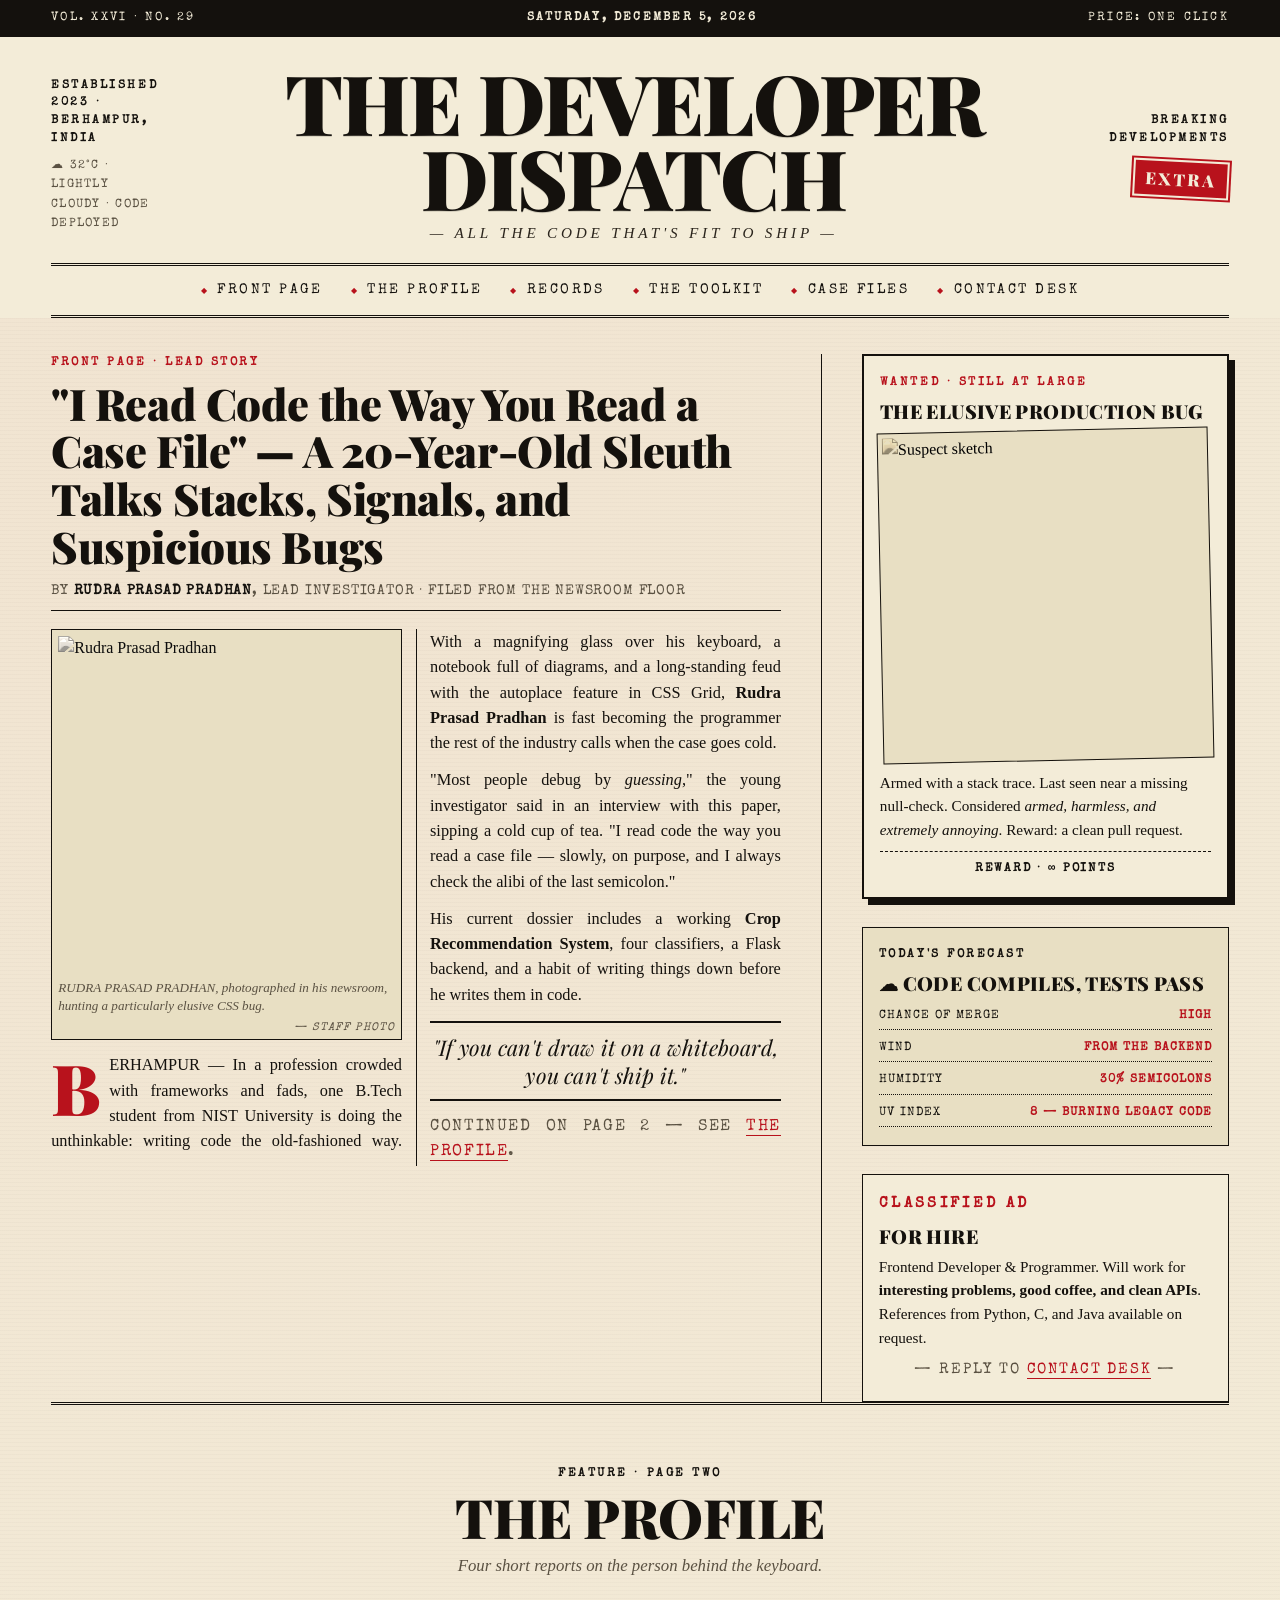
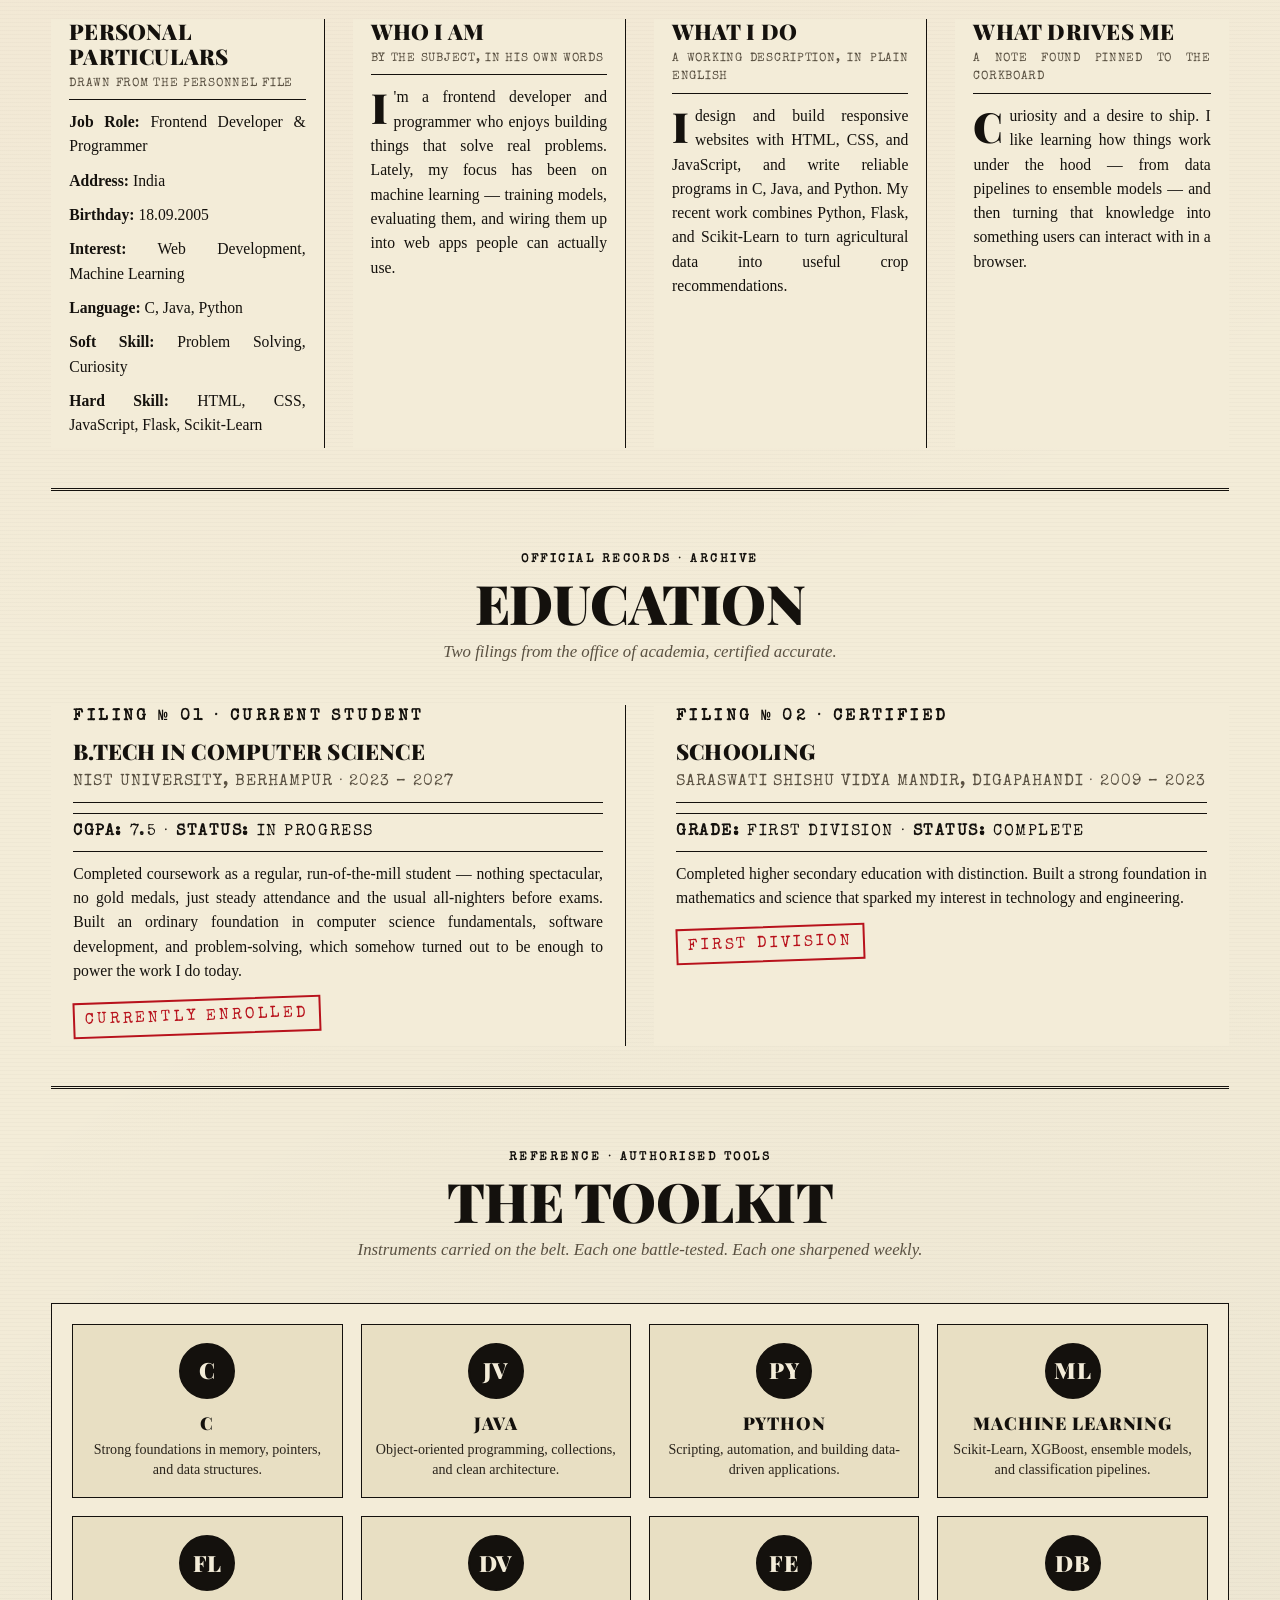
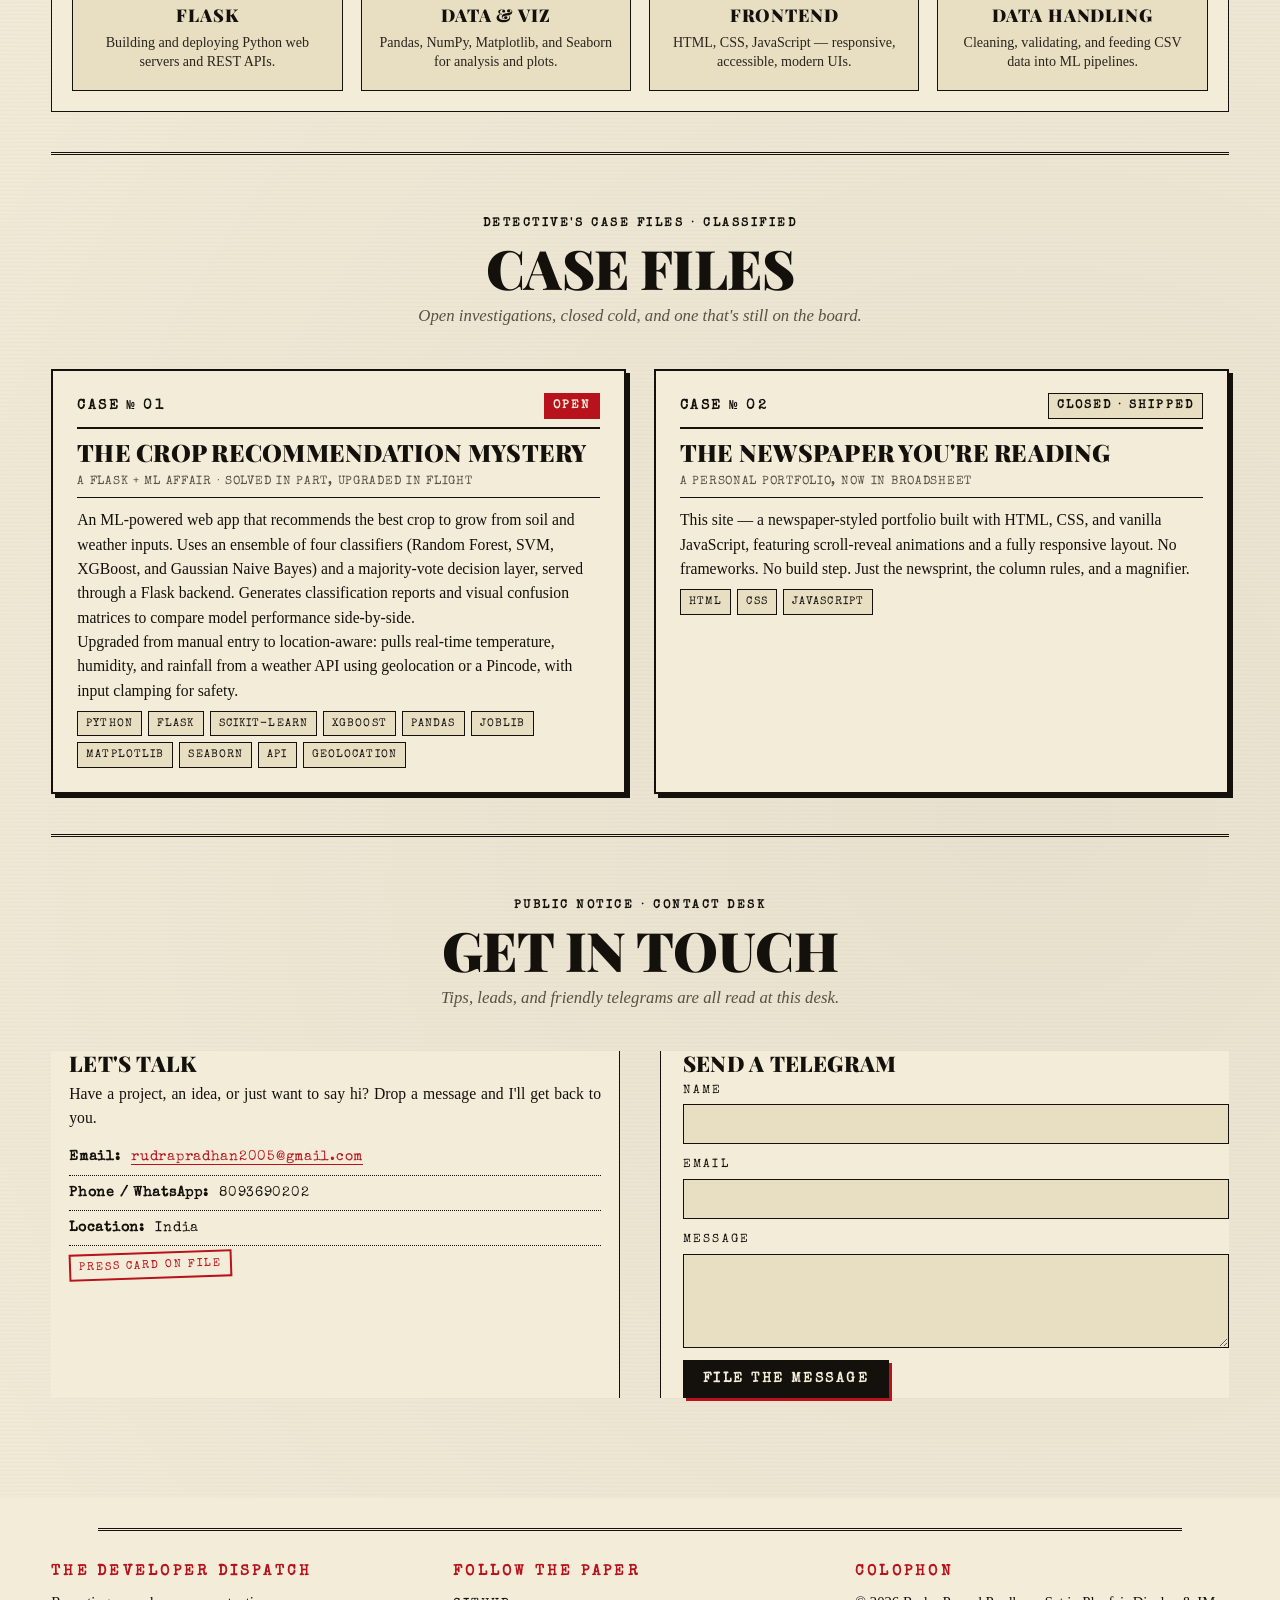
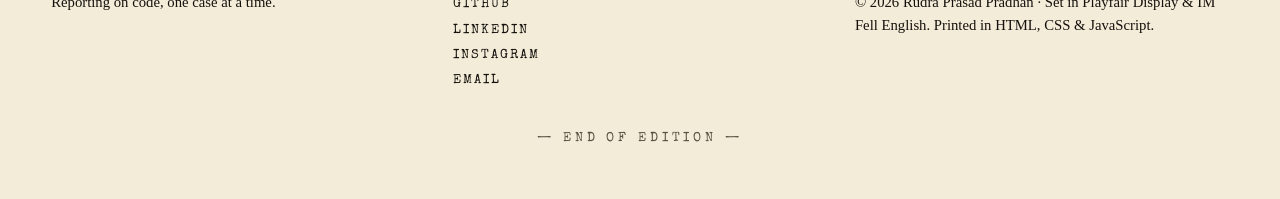
==== index.html @ 781f561e "Rename home.html to index.html" ====
<!DOCTYPE html>
<html lang="en">
<head>
  <meta charset="UTF-8" />
  <meta name="viewport" content="width=device-width, initial-scale=1.0" />
  <meta name="description" content="The Developer Dispatch — A portfolio of Rudra Prasad Pradhan, Frontend Developer & Programmer, reported in broadsheet style." />
  <title>The Developer Dispatch | Rudra Prasad Pradhan</title>
  <link rel="icon" type="image/jpeg" href="profile.jpg" />
  <link rel="preconnect" href="https://fonts.googleapis.com" />
  <link rel="preconnect" href="https://fonts.gstatic.com" crossorigin />
  <link href="https://fonts.googleapis.com/css2?family=UnifrakturCook:wght@700&family=Playfair+Display:ital,wght@0,400;0,700;0,900;1,400;1,700&family=Old+Standard+TT:ital,wght@0,400;0,700;1,400&family=Special+Elite&family=IM+Fell+English:ital@0;1&display=swap" rel="stylesheet" />
  <link rel="stylesheet" href="style.css" />
</head>
<body>

  <!-- TOP BANNER -->
  <div class="top-bar">
    <div class="container top-bar-inner">
      <span>VOL. XXVI · NO. 29</span>
      <span class="top-bar-date" id="today-date">WEDNESDAY, JULY 29, 2026</span>
      <span>PRICE: ONE CLICK</span>
    </div>
  </div>

  <!-- MASTHEAD -->
  <header class="masthead">
    <div class="container masthead-inner">
      <div class="masthead-side masthead-left">
        <p class="kicker">ESTABLISHED 2023 · BERHAMPUR, INDIA</p>
        <p class="weather">☁ 32°C · LIGHTLY CLOUDY · CODE DEPLOYED</p>
      </div>
      <div class="masthead-title-wrap">
        <h1 class="masthead-title">The Developer Dispatch</h1>
        <p class="masthead-sub">— ALL THE CODE THAT'S FIT TO SHIP —</p>
      </div>
      <div class="masthead-side masthead-right">
        <p class="kicker">BREAKING DEVELOPMENTS</p>
        <div class="extra-flag">EXTRA</div>
      </div>
    </div>
    <div class="double-rule"></div>
    <div class="container nav-row">
      <nav class="section-nav">
        <a href="#home">FRONT PAGE</a>
        <a href="#about">THE PROFILE</a>
        <a href="#education">RECORDS</a>
        <a href="#skills">THE TOOLKIT</a>
        <a href="#projects">CASE FILES</a>
        <a href="#contact">CONTACT DESK</a>
      </nav>
    </div>
    <div class="double-rule"></div>
  </header>

  <main class="paper">

    <!-- FRONT PAGE / HERO -->
    <section id="home" class="front-page container">
      <div class="front-grid">
        <!-- Lead story -->
        <article class="lead-story">
          <p class="kicker red">FRONT PAGE · LEAD STORY</p>
          <h2 class="headline">"I Read Code the Way You Read a Case File" — A 20-Year-Old Sleuth Talks Stacks, Signals, and Suspicious Bugs</h2>
          <p class="byline">By <strong>Rudra Prasad Pradhan</strong>, Lead Investigator · Filed from the Newsroom Floor</p>
          <div class="lead-body">
            <div class="lead-photo">
              <img src="profile.jpg" alt="Rudra Prasad Pradhan" />
              <p class="caption">RUDRA PRASAD PRADHAN, photographed in his newsroom, hunting a particularly elusive CSS bug. <span class="caption-credit">— STAFF PHOTO</span></p>
            </div>
            <div class="lead-text">
              <p><span class="dropcap">B</span>ERHAMPUR — In a profession crowded with frameworks and fads, one B.Tech student from NIST University is doing the unthinkable: writing code the old-fashioned way. With a magnifying glass over his keyboard, a notebook full of diagrams, and a long-standing feud with the autoplace feature in CSS Grid, <strong>Rudra Prasad Pradhan</strong> is fast becoming the programmer the rest of the industry calls when the case goes cold.</p>
              <p>"Most people debug by <em>guessing</em>," the young investigator said in an interview with this paper, sipping a cold cup of tea. "I read code the way you read a case file — slowly, on purpose, and I always check the alibi of the last semicolon."</p>
              <p>His current dossier includes a working <strong>Crop Recommendation System</strong>, four classifiers, a Flask backend, and a habit of writing things down before he writes them in code. <span class="pull-quote">"If you can't draw it on a whiteboard, you can't ship it."</span></p>
              <p class="continued">Continued on Page 2 — see <a href="#about">THE PROFILE</a>.</p>
            </div>
          </div>
        </article>

        <!-- Sidebar -->
        <aside class="sidebar">
          <div class="sidebar-box wanted">
            <p class="kicker red">WANTED · STILL AT LARGE</p>
            <h3>THE ELUSIVE PRODUCTION BUG</h3>
            <div class="wanted-photo">
              <img src="profile.jpg" alt="Suspect sketch" />
            </div>
            <p class="wanted-text">Armed with a stack trace. Last seen near a missing null-check. Considered <em>armed, harmless, and extremely annoying</em>. Reward: a clean pull request.</p>
            <p class="wanted-meta">REWARD · ∞ POINTS</p>
          </div>

          <div class="sidebar-box weather-box">
            <p class="kicker">TODAY'S FORECAST</p>
            <h3>☁ Code Compiles, Tests Pass</h3>
            <ul>
              <li><span>CHANCE OF MERGE</span><span>HIGH</span></li>
              <li><span>WIND</span><span>FROM THE BACKEND</span></li>
              <li><span>HUMIDITY</span><span>30% SEMICOLONS</span></li>
              <li><span>UV INDEX</span><span>8 — BURNING LEGACY CODE</span></li>
            </ul>
          </div>

          <div class="sidebar-box classified">
            <p class="kicker red">CLASSIFIED AD</p>
            <h3>FOR HIRE</h3>
            <p>Frontend Developer &amp; Programmer. Will work for <strong>interesting problems, good coffee, and clean APIs</strong>. References from Python, C, and Java available on request.</p>
            <p class="classified-line">— Reply to <a href="#contact">CONTACT DESK</a> —</p>
          </div>
        </aside>
      </div>
    </section>

    <div class="double-rule container"></div>

    <!-- ABOUT / PROFILE -->
    <section id="about" class="section container">
      <header class="section-head">
        <p class="kicker">FEATURE · PAGE TWO</p>
        <h2 class="section-title">THE PROFILE</h2>
        <p class="section-dek">Four short reports on the person behind the keyboard.</p>
      </header>

      <div class="article-grid four-col">
        <article class="article">
          <h3 class="article-title">Personal Particulars</h3>
          <p class="byline small">Drawn from the personnel file</p>
          <p><strong>Job Role:</strong> Frontend Developer &amp; Programmer</p>
          <p><strong>Address:</strong> India</p>
          <p><strong>Birthday:</strong> 18.09.2005</p>
          <p><strong>Interest:</strong> Web Development, Machine Learning</p>
          <p><strong>Language:</strong> C, Java, Python</p>
          <p><strong>Soft Skill:</strong> Problem Solving, Curiosity</p>
          <p><strong>Hard Skill:</strong> HTML, CSS, JavaScript, Flask, Scikit-Learn</p>
        </article>

        <article class="article">
          <h3 class="article-title">Who I Am</h3>
          <p class="byline small">By the subject, in his own words</p>
          <p><span class="dropcap small">I</span>'m a frontend developer and programmer who enjoys building things that solve real problems. Lately, my focus has been on machine learning — training models, evaluating them, and wiring them up into web apps people can actually use.</p>
        </article>

        <article class="article">
          <h3 class="article-title">What I Do</h3>
          <p class="byline small">A working description, in plain English</p>
          <p><span class="dropcap small">I</span> design and build responsive websites with HTML, CSS, and JavaScript, and write reliable programs in C, Java, and Python. My recent work combines Python, Flask, and Scikit-Learn to turn agricultural data into useful crop recommendations.</p>
        </article>

        <article class="article">
          <h3 class="article-title">What Drives Me</h3>
          <p class="byline small">A note found pinned to the corkboard</p>
          <p><span class="dropcap small">C</span>uriosity and a desire to ship. I like learning how things work under the hood — from data pipelines to ensemble models — and then turning that knowledge into something users can interact with in a browser.</p>
        </article>
      </div>
    </section>

    <div class="double-rule container"></div>

    <!-- EDUCATION -->
    <section id="education" class="section container">
      <header class="section-head">
        <p class="kicker">OFFICIAL RECORDS · ARCHIVE</p>
        <h2 class="section-title">EDUCATION</h2>
        <p class="section-dek">Two filings from the office of academia, certified accurate.</p>
      </header>

      <div class="article-grid two-col">
        <article class="article record">
          <p class="kicker">FILING № 01 · CURRENT STUDENT</p>
          <h3 class="article-title">B.Tech in Computer Science</h3>
          <p class="byline">NIST University, Berhampur · 2023 – 2027</p>
          <p class="meta-line"><strong>CGPA:</strong> 7.5 · <strong>Status:</strong> In Progress</p>
          <p>Completed coursework as a regular, run-of-the-mill student — nothing spectacular, no gold medals, just steady attendance and the usual all-nighters before exams. Built an ordinary foundation in computer science fundamentals, software development, and problem-solving, which somehow turned out to be enough to power the work I do today.</p>
          <p class="stamp">CURRENTLY ENROLLED</p>
        </article>

        <article class="article record">
          <p class="kicker">FILING № 02 · CERTIFIED</p>
          <h3 class="article-title">Schooling</h3>
          <p class="byline">Saraswati Shishu Vidya Mandir, Digapahandi · 2009 – 2023</p>
          <p class="meta-line"><strong>Grade:</strong> First Division · <strong>Status:</strong> Complete</p>
          <p>Completed higher secondary education with distinction. Built a strong foundation in mathematics and science that sparked my interest in technology and engineering.</p>
          <p class="stamp">FIRST DIVISION</p>
        </article>
      </div>
    </section>

    <div class="double-rule container"></div>

    <!-- SKILLS / THE TOOLKIT -->
    <section id="skills" class="section container">
      <header class="section-head">
        <p class="kicker">REFERENCE · AUTHORISED TOOLS</p>
        <h2 class="section-title">THE TOOLKIT</h2>
        <p class="section-dek">Instruments carried on the belt. Each one battle-tested. Each one sharpened weekly.</p>
      </header>

      <div class="skills-grid">
        <div class="skill-tile">
          <div class="skill-mark">C</div>
          <h3>C</h3>
          <p>Strong foundations in memory, pointers, and data structures.</p>
        </div>
        <div class="skill-tile">
          <div class="skill-mark">JV</div>
          <h3>Java</h3>
          <p>Object-oriented programming, collections, and clean architecture.</p>
        </div>
        <div class="skill-tile">
          <div class="skill-mark">PY</div>
          <h3>Python</h3>
          <p>Scripting, automation, and building data-driven applications.</p>
        </div>
        <div class="skill-tile">
          <div class="skill-mark">ML</div>
          <h3>Machine Learning</h3>
          <p>Scikit-Learn, XGBoost, ensemble models, and classification pipelines.</p>
        </div>
        <div class="skill-tile">
          <div class="skill-mark">FL</div>
          <h3>Flask</h3>
          <p>Building and deploying Python web servers and REST APIs.</p>
        </div>
        <div class="skill-tile">
          <div class="skill-mark">DV</div>
          <h3>Data &amp; Viz</h3>
          <p>Pandas, NumPy, Matplotlib, and Seaborn for analysis and plots.</p>
        </div>
        <div class="skill-tile">
          <div class="skill-mark">FE</div>
          <h3>Frontend</h3>
          <p>HTML, CSS, JavaScript — responsive, accessible, modern UIs.</p>
        </div>
        <div class="skill-tile">
          <div class="skill-mark">DB</div>
          <h3>Data Handling</h3>
          <p>Cleaning, validating, and feeding CSV data into ML pipelines.</p>
        </div>
      </div>
    </section>

    <div class="double-rule container"></div>

    <!-- PROJECTS / CASE FILES -->
    <section id="projects" class="section container">
      <header class="section-head">
        <p class="kicker">DETECTIVE'S CASE FILES · CLASSIFIED</p>
        <h2 class="section-title">CASE FILES</h2>
        <p class="section-dek">Open investigations, closed cold, and one that's still on the board.</p>
      </header>

      <div class="case-grid">
        <article class="case-file">
          <div class="case-header">
            <span class="case-no">CASE № 01</span>
            <span class="case-status status-open">OPEN</span>
          </div>
          <h3 class="article-title">The Crop Recommendation Mystery</h3>
          <p class="byline small">A Flask + ML affair · Solved in part, upgraded in flight</p>
          <p>An ML-powered web app that recommends the best crop to grow from soil and weather inputs. Uses an ensemble of four classifiers (Random Forest, SVM, XGBoost, and Gaussian Naive Bayes) and a majority-vote decision layer, served through a Flask backend. Generates classification reports and visual confusion matrices to compare model performance side-by-side.</p>
          <p>Upgraded from manual entry to location-aware: pulls real-time temperature, humidity, and rainfall from a weather API using geolocation or a Pincode, with input clamping for safety.</p>
          <p class="case-tags">
            <span>Python</span><span>Flask</span><span>Scikit-Learn</span><span>XGBoost</span><span>Pandas</span><span>Joblib</span><span>Matplotlib</span><span>Seaborn</span><span>API</span><span>Geolocation</span>
          </p>
        </article>

        <article class="case-file">
          <div class="case-header">
            <span class="case-no">CASE № 02</span>
            <span class="case-status status-closed">CLOSED · SHIPPED</span>
          </div>
          <h3 class="article-title">The Newspaper You're Reading</h3>
          <p class="byline small">A personal portfolio, now in broadsheet</p>
          <p>This site — a newspaper-styled portfolio built with HTML, CSS, and vanilla JavaScript, featuring scroll-reveal animations and a fully responsive layout. No frameworks. No build step. Just the newsprint, the column rules, and a magnifier.</p>
          <p class="case-tags">
            <span>HTML</span><span>CSS</span><span>JavaScript</span>
          </p>
        </article>
      </div>
    </section>

    <div class="double-rule container"></div>

    <!-- CONTACT -->
    <section id="contact" class="section container">
      <header class="section-head">
        <p class="kicker">PUBLIC NOTICE · CONTACT DESK</p>
        <h2 class="section-title">GET IN TOUCH</h2>
        <p class="section-dek">Tips, leads, and friendly telegrams are all read at this desk.</p>
      </header>

      <div class="contact-grid">
        <article class="article">
          <h3 class="article-title">Let's Talk</h3>
          <p>Have a project, an idea, or just want to say hi? Drop a message and I'll get back to you.</p>
          <ul class="contact-list">
            <li><strong>Email:</strong> <a href="mailto:rudrapradhan2005@gmail.com">rudrapradhan2005@gmail.com</a></li>
            <li><strong>Phone / WhatsApp:</strong> 8093690202</li>
            <li><strong>Location:</strong> India</li>
          </ul>
          <div class="stamp small">PRESS CARD ON FILE</div>
        </article>

        <form id="contact-form" class="article contact-form" action="https://api.web3forms.com/submit" method="POST">
          <input type="hidden" name="access_key" value="your access key" />
          <input type="hidden" name="subject" value="New message from your portfolio" />
          <input type="hidden" name="from_name" value="Portfolio Contact Form" />
          <input type="hidden" name="replyto" value="Your gmail" />
          <input type="checkbox" name="botcheck" class="hidden" style="display:none" />
          <h3 class="article-title">Send a Telegram</h3>
          <label>
            <span>NAME</span>
            <input type="text" name="name" required />
          </label>
          <label>
            <span>EMAIL</span>
            <input type="email" name="email" required />
          </label>
          <label>
            <span>MESSAGE</span>
            <textarea name="message" rows="4" required></textarea>
          </label>
          <button type="submit" class="btn-send" id="submit-btn">FILE THE MESSAGE</button>
        </form>
      </div>
    </section>
  </main>

  <footer class="paper-footer">
    <div class="container">
      <div class="double-rule"></div>
      <div class="footer-row">
        <div class="footer-col">
          <p class="kicker">THE DEVELOPER DISPATCH</p>
          <p>Reporting on code, one case at a time.</p>
        </div>
        <div class="footer-col socials">
          <p class="kicker">FOLLOW THE PAPER</p>
          <a href="https://github.com/rudra-prasad2005" target="_blank" rel="noopener" aria-label="GitHub">GITHUB</a>
          <a href="https://www.linkedin.com/in/rudra-4b284a295/" target="_blank" rel="noopener" aria-label="LinkedIn">LINKEDIN</a>
          <a href="https://www.instagram.com/rudra809369/" target="_blank" rel="noopener" aria-label="Instagram">INSTAGRAM</a>
          <a href="mailto:rudrapradhan2005@gmail.com">EMAIL</a>
        </div>
        <div class="footer-col">
          <p class="kicker">COLOPHON</p>
          <p>© 2026 Rudra Prasad Pradhan · Set in Playfair Display &amp; IM Fell English. Printed in HTML, CSS &amp; JavaScript.</p>
        </div>
      </div>
      <p class="footer-end">— END OF EDITION —</p>
    </div>
  </footer>

  <div id="toast" class="toast" role="status" aria-live="polite"></div>

  <script src="script.js"></script>
</body>
</html>
---- style.css ----
/* ============================================
   THE DEVELOPER DISPATCH
   A newspaper / detective-vibe stylesheet
   ============================================ */

/* ---------- Reset & Base ---------- */
*, *::before, *::after { box-sizing: border-box; }
* { margin: 0; padding: 0; }
html { scroll-behavior: smooth; }
img { max-width: 100%; height: auto; display: block; }
a { color: inherit; text-decoration: none; }
ul { list-style: none; }

:root {
  --paper:        #f3ecd8;        /* aged newsprint cream */
  --paper-2:      #e8dfc3;        /* darker cream for sidebar */
  --ink:          #14110d;        /* near-black, warm */
  --ink-soft:     #2a241c;
  --muted:        #5a5142;
  --rule:         #14110d;
  --red:          #b8121c;        /* newsprint red */
  --red-dark:     #8a0e16;
  --highlight:    #f1d77a;        /* marker yellow */
  --shadow:       0 1px 0 rgba(20,17,13,0.08);
  --serif:        'Playfair Display', 'Old Standard TT', 'Times New Roman', serif;
  --body:         'Old Standard TT', 'IM Fell English', 'Georgia', serif;
  --typewriter:   'Special Elite', 'Courier New', monospace;
  --headline:     'IM Fell English', 'Playfair Display', serif;
}

body {
  font-family: var(--body);
  color: var(--ink);
  background:
    radial-gradient(circle at 20% 10%, rgba(184,18,28,0.04), transparent 40%),
    radial-gradient(circle at 80% 80%, rgba(20,17,13,0.05), transparent 40%),
    repeating-linear-gradient(0deg, rgba(20,17,13,0.02) 0 1px, transparent 1px 4px),
    var(--paper);
  min-height: 100vh;
  line-height: 1.55;
  -webkit-font-smoothing: antialiased;
  overflow-x: hidden;
}

/* Container */
.container { width: min(1180px, 92%); margin: 0 auto; }

/* ---------- Top Bar ---------- */
.top-bar {
  background: var(--ink);
  color: var(--paper);
  font-family: var(--typewriter);
  font-size: 0.78rem;
  letter-spacing: 0.18em;
  text-transform: uppercase;
  border-bottom: 2px solid var(--ink);
}
.top-bar-inner {
  display: flex; justify-content: space-between; align-items: center;
  padding: 8px 0;
}
.top-bar-date { font-weight: 700; }

/* ---------- Masthead ---------- */
.masthead { background: var(--paper); }
.masthead-inner {
  display: grid; grid-template-columns: 1fr auto 1fr;
  align-items: center; gap: 20px;
  padding: 28px 0 18px;
  text-align: center;
}
.masthead-side { font-family: var(--typewriter); font-size: 0.78rem; color: var(--ink); letter-spacing: 0.1em; text-transform: uppercase; }
.masthead-left { text-align: left; }
.masthead-right { text-align: right; }
.masthead-title-wrap { text-align: center; }
.masthead-title {
  font-family: var(--headline);
  font-weight: 900;
  font-size: clamp(2.6rem, 7vw, 5.2rem);
  letter-spacing: -0.02em;
  line-height: 0.9;
  color: var(--ink);
  text-transform: uppercase;
  text-shadow: 0 1px 0 rgba(20,17,13,0.15);
}
.masthead-sub {
  margin-top: 6px;
  font-family: var(--body);
  font-style: italic;
  font-size: 0.95rem;
  letter-spacing: 0.25em;
  color: var(--ink-soft);
  text-transform: uppercase;
}
.kicker {
  font-family: var(--typewriter);
  font-size: 0.72rem;
  letter-spacing: 0.22em;
  text-transform: uppercase;
  color: var(--ink);
  margin: 0 0 8px;
  font-weight: 700;
}
.kicker.red { color: var(--red); }
.weather { color: var(--muted); margin-top: 4px; }
.extra-flag {
  display: inline-block;
  background: var(--red);
  color: var(--paper);
  font-family: var(--headline);
  font-weight: 900;
  font-size: 1.05rem;
  letter-spacing: 0.15em;
  padding: 4px 10px;
  transform: rotate(3deg);
  border: 2px solid var(--paper);
  box-shadow: 0 0 0 2px var(--red);
  margin-top: 4px;
}

/* ---------- Section Nav ---------- */
.section-nav {
  display: flex; flex-wrap: wrap; justify-content: center;
  gap: 8px 28px;
  padding: 12px 0;
  font-family: var(--typewriter);
  font-size: 0.85rem;
  letter-spacing: 0.18em;
  text-transform: uppercase;
}
.section-nav a {
  color: var(--ink);
  position: relative;
  padding: 2px 0;
  transition: color 0.2s ease;
}
.section-nav a::before {
  content: '◆';
  color: var(--red);
  font-size: 0.6em;
  margin-right: 8px;
  vertical-align: middle;
}
.section-nav a:hover { color: var(--red); }

/* Double rule (newspaper header/footer divider) */
.double-rule {
  border-top: 3px double var(--rule);
  width: min(1180px, 92%);
  margin: 0 auto;
}

/* ---------- Main paper layout ---------- */
.paper { padding: 36px 0 60px; }
.section { padding: 60px 0 40px; }

.section-head { text-align: center; margin-bottom: 40px; }
.section-title {
  font-family: var(--headline);
  font-weight: 900;
  font-size: clamp(2rem, 5vw, 3.4rem);
  letter-spacing: -0.01em;
  line-height: 1;
  text-transform: uppercase;
  margin: 4px 0 8px;
  color: var(--ink);
}
.section-dek {
  font-style: italic;
  color: var(--muted);
  max-width: 600px;
  margin: 0 auto;
  font-size: 1.05rem;
}

/* ---------- Front Page ---------- */
.front-grid {
  display: grid;
  grid-template-columns: 2.1fr 1fr;
  gap: 40px;
}
.lead-story { border-right: 1px solid var(--rule); padding-right: 40px; }
.lead-story .headline {
  font-family: var(--headline);
  font-weight: 900;
  font-size: clamp(1.8rem, 3.4vw, 2.8rem);
  line-height: 1.1;
  letter-spacing: -0.01em;
  margin: 6px 0 10px;
  color: var(--ink);
}
.byline {
  font-family: var(--typewriter);
  font-size: 0.85rem;
  letter-spacing: 0.06em;
  text-transform: uppercase;
  color: var(--muted);
  border-bottom: 1px solid var(--rule);
  padding-bottom: 8px;
  margin-bottom: 16px;
}
.byline.small { font-size: 0.75rem; padding-bottom: 6px; margin-bottom: 10px; }
.byline strong { color: var(--ink); }

.lead-body {
  column-count: 2;
  column-gap: 28px;
  column-rule: 1px solid var(--rule);
  margin-top: 18px;
}
.lead-text p { margin-bottom: 12px; font-size: 1.02rem; text-align: justify; hyphens: auto; }
.lead-photo {
  break-inside: avoid;
  margin: 0 0 12px;
  border: 1px solid var(--ink);
  padding: 6px 6px 4px;
  background: var(--paper-2);
}
.lead-photo img,
.wanted-photo img {
  width: 100%;
  aspect-ratio: 1/1;
  object-fit: cover;
}
.lead-photo img { filter: grayscale(1) contrast(1.05) sepia(0.15); }
.wanted-photo img { filter: grayscale(1) contrast(1.15) sepia(0.25); mix-blend-mode: multiply; }
.caption {
  font-family: var(--body);
  font-style: italic;
  font-size: 0.82rem;
  color: var(--muted);
  margin-top: 6px;
  line-height: 1.4;
}
.caption-credit { display: block; text-align: right; font-family: var(--typewriter); font-size: 0.7rem; letter-spacing: 0.1em; text-transform: uppercase; margin-top: 4px; }

.dropcap {
  float: left;
  font-family: var(--headline);
  font-weight: 900;
  font-size: 4.4rem;
  line-height: 0.85;
  padding: 6px 8px 0 0;
  color: var(--red);
}
.dropcap.small {
  font-size: 2.6rem;
  line-height: 0.9;
  padding: 3px 6px 0 0;
  color: var(--ink);
}
.pull-quote {
  display: block;
  font-family: var(--headline);
  font-style: italic;
  font-size: 1.35rem;
  line-height: 1.3;
  color: var(--ink);
  border-top: 2px solid var(--ink);
  border-bottom: 2px solid var(--ink);
  padding: 10px 0;
  margin: 14px 0;
  text-align: center;
  letter-spacing: 0.01em;
}
.continued {
  font-family: var(--typewriter);
  font-size: 0.8rem;
  letter-spacing: 0.1em;
  text-transform: uppercase;
  color: var(--muted);
  margin-top: 14px;
}
.continued a { color: var(--red); border-bottom: 1px solid var(--red); }

/* ---------- Sidebar ---------- */
.sidebar { display: flex; flex-direction: column; gap: 28px; }
.sidebar-box {
  border: 1px solid var(--ink);
  padding: 18px 16px;
  background: var(--paper-2);
  position: relative;
}
.sidebar-box h3 {
  font-family: var(--headline);
  font-weight: 900;
  font-size: 1.2rem;
  letter-spacing: 0.02em;
  text-transform: uppercase;
  margin-bottom: 8px;
  line-height: 1.15;
}
.wanted { background: var(--paper); border: 2px solid var(--ink); box-shadow: 6px 6px 0 var(--ink); }
.wanted-photo {
  border: 1px solid var(--ink);
  background: var(--paper-2);
  padding: 4px;
  margin: 6px 0 10px;
  transform: rotate(-1.2deg);
}
.wanted-photo img {
  width: 100%;
  aspect-ratio: 1/1;
  object-fit: cover;
  filter: grayscale(1) contrast(1.15) sepia(0.25);
  mix-blend-mode: multiply;
}
.wanted-text { font-size: 0.95rem; }
.wanted-meta {
  margin-top: 10px;
  font-family: var(--typewriter);
  font-size: 0.75rem;
  letter-spacing: 0.15em;
  text-transform: uppercase;
  text-align: center;
  border-top: 1px dashed var(--ink);
  padding-top: 8px;
  font-weight: 700;
}
.weather-box ul { display: flex; flex-direction: column; gap: 4px; margin-top: 4px; }
.weather-box li {
  display: flex; justify-content: space-between;
  font-family: var(--typewriter);
  font-size: 0.78rem;
  letter-spacing: 0.08em;
  text-transform: uppercase;
  border-bottom: 1px dotted var(--ink);
  padding: 4px 0;
}
.weather-box li span:last-child { color: var(--red); font-weight: 700; }
.classified { background: var(--paper); }
.classified p { font-size: 0.95rem; }
.classified-line {
  margin-top: 10px;
  font-family: var(--typewriter);
  font-size: 0.75rem;
  letter-spacing: 0.12em;
  text-transform: uppercase;
  text-align: center;
  color: var(--muted);
}
.classified-line a { color: var(--red); border-bottom: 1px solid var(--red); }

/* ---------- Article grids ---------- */
.article-grid { display: grid; gap: 28px; }
.article-grid.four-col { grid-template-columns: repeat(4, 1fr); }
.article-grid.two-col { grid-template-columns: repeat(2, 1fr); }

.article {
  background: var(--paper);
  padding: 0 18px;
  border-right: 1px solid var(--rule);
}
.article:last-child { border-right: 0; }
.article-grid.two-col .article { padding: 0 22px; }
.article-title {
  font-family: var(--headline);
  font-weight: 900;
  font-size: 1.35rem;
  line-height: 1.15;
  text-transform: uppercase;
  letter-spacing: 0.01em;
  margin: 0 0 6px;
  color: var(--ink);
}
.article p { font-size: 0.98rem; margin-bottom: 10px; text-align: justify; hyphens: auto; }
.article p strong { color: var(--ink); }

.record { background: var(--paper); }
.meta-line {
  font-family: var(--typewriter);
  font-size: 0.78rem;
  letter-spacing: 0.1em;
  text-transform: uppercase;
  color: var(--ink);
  border-top: 1px solid var(--ink);
  border-bottom: 1px solid var(--ink);
  padding: 6px 0;
  margin: 8px 0 12px;
}
.stamp {
  display: inline-block;
  font-family: var(--typewriter);
  font-size: 0.78rem;
  letter-spacing: 0.18em;
  text-transform: uppercase;
  color: var(--red);
  border: 2px solid var(--red);
  padding: 4px 10px;
  transform: rotate(-2deg);
  margin-top: 6px;
  background: var(--paper);
}
.stamp.small { font-size: 0.7rem; padding: 3px 8px; }

/* ---------- Skills / Toolkit ---------- */
.skills-grid {
  display: grid;
  grid-template-columns: repeat(4, 1fr);
  gap: 18px;
  background: var(--paper);
  padding: 20px;
  border: 1px solid var(--ink);
}
.skill-tile {
  text-align: center;
  padding: 18px 12px;
  border: 1px solid var(--ink);
  background: var(--paper-2);
  transition: transform 0.2s ease, background 0.2s ease;
}
.skill-tile:hover { background: var(--highlight); transform: translateY(-3px); }
.skill-mark {
  width: 56px; height: 56px;
  margin: 0 auto 10px;
  display: flex; align-items: center; justify-content: center;
  font-family: var(--headline);
  font-weight: 900;
  font-size: 1.4rem;
  color: var(--paper);
  background: var(--ink);
  border: 2px solid var(--ink);
  border-radius: 50%;
  letter-spacing: 0.02em;
}
.skill-tile h3 {
  font-family: var(--headline);
  font-weight: 900;
  font-size: 1.1rem;
  text-transform: uppercase;
  letter-spacing: 0.05em;
  margin-bottom: 4px;
  color: var(--ink);
}
.skill-tile p { font-size: 0.88rem; color: var(--ink-soft); margin: 0; line-height: 1.4; }

/* ---------- Case Files (Projects) ---------- */
.case-grid {
  display: grid;
  grid-template-columns: 1fr 1fr;
  gap: 28px;
}
.case-file {
  background: var(--paper);
  border: 2px solid var(--ink);
  padding: 22px 24px 24px;
  position: relative;
  box-shadow: 4px 4px 0 var(--ink);
}
.case-header {
  display: flex; justify-content: space-between; align-items: center;
  border-bottom: 2px solid var(--ink);
  padding-bottom: 8px;
  margin-bottom: 10px;
}
.case-no {
  font-family: var(--typewriter);
  font-size: 0.85rem;
  letter-spacing: 0.18em;
  text-transform: uppercase;
  font-weight: 700;
  color: var(--ink);
}
.case-status {
  font-family: var(--typewriter);
  font-size: 0.72rem;
  letter-spacing: 0.18em;
  text-transform: uppercase;
  padding: 3px 8px;
  border: 1.5px solid var(--ink);
  font-weight: 700;
}
.status-open { color: var(--paper); background: var(--red); border-color: var(--red); }
.status-closed { color: var(--ink); background: var(--paper-2); }
.case-file .article-title { font-size: 1.5rem; margin-top: 4px; }
.case-file p { font-size: 0.98rem; }
.case-tags { display: flex; flex-wrap: wrap; gap: 6px; margin-top: 8px; }
.case-tags span {
  font-family: var(--typewriter);
  font-size: 0.7rem;
  letter-spacing: 0.1em;
  text-transform: uppercase;
  padding: 3px 8px;
  background: var(--paper-2);
  border: 1px solid var(--ink);
  color: var(--ink);
}

/* ---------- Contact ---------- */
.contact-grid { display: grid; grid-template-columns: 1fr 1fr; gap: 40px; }
.contact-list { margin-top: 10px; }
.contact-list li {
  font-family: var(--typewriter);
  font-size: 0.9rem;
  letter-spacing: 0.05em;
  padding: 6px 0;
  border-bottom: 1px dotted var(--ink);
}
.contact-list strong { color: var(--ink); margin-right: 6px; }
.contact-list a { color: var(--red); border-bottom: 1px solid var(--red); }
.contact-form { padding: 0 0 0 22px; border-left: 1px solid var(--rule); }
.contact-form label {
  display: flex; flex-direction: column; gap: 4px; margin-bottom: 12px;
  font-family: var(--typewriter);
  font-size: 0.75rem;
  letter-spacing: 0.18em;
  text-transform: uppercase;
  color: var(--ink);
}
.contact-form input, .contact-form textarea {
  background: var(--paper-2);
  border: 1px solid var(--ink);
  border-radius: 0;
  padding: 10px 12px;
  color: var(--ink);
  font-family: var(--body);
  font-size: 1rem;
  transition: background 0.2s ease;
}
.contact-form input:focus, .contact-form textarea:focus {
  outline: none; background: var(--highlight);
}
.contact-form textarea { resize: vertical; }
.btn-send {
  display: inline-block;
  font-family: var(--typewriter);
  font-size: 0.85rem;
  letter-spacing: 0.18em;
  text-transform: uppercase;
  font-weight: 700;
  background: var(--ink);
  color: var(--paper);
  border: 2px solid var(--ink);
  padding: 10px 18px;
  cursor: pointer;
  transition: background 0.2s ease, color 0.2s ease;
  box-shadow: 3px 3px 0 var(--red);
}
.btn-send:hover { background: var(--red); color: var(--paper); }
.btn-send:disabled { opacity: 0.6; cursor: wait; }

/* ---------- Footer ---------- */
.paper-footer { background: var(--paper); padding: 30px 0 50px; }
.footer-row {
  display: grid; grid-template-columns: 1fr 1fr 1fr;
  gap: 28px; padding: 30px 0 20px;
}
.footer-col p { font-size: 0.92rem; }
.footer-col .kicker { color: var(--red); }
.socials { display: flex; flex-direction: column; gap: 4px; }
.socials a {
  font-family: var(--typewriter);
  font-size: 0.82rem;
  letter-spacing: 0.15em;
  text-transform: uppercase;
  color: var(--ink);
  border-bottom: 1px solid transparent;
  width: max-content;
  transition: color 0.2s ease, border-color 0.2s ease;
}
.socials a:hover { color: var(--red); border-bottom-color: var(--red); }
.footer-end {
  text-align: center;
  font-family: var(--typewriter);
  font-size: 0.8rem;
  letter-spacing: 0.3em;
  text-transform: uppercase;
  color: var(--muted);
  margin-top: 16px;
}

/* ---------- Toast ---------- */
.toast {
  position: fixed; bottom: 24px; left: 50%; transform: translateX(-50%) translateY(20px);
  background: var(--ink); color: var(--paper);
  border: 2px solid var(--red);
  padding: 12px 22px; font-family: var(--typewriter);
  font-size: 0.85rem; letter-spacing: 0.12em; text-transform: uppercase;
  box-shadow: 4px 4px 0 var(--red);
  opacity: 0; pointer-events: none;
  transition: opacity 0.3s ease, transform 0.3s ease;
  z-index: 200;
}
.toast.show { opacity: 1; transform: translateX(-50%) translateY(0); }

/* ---------- Reveal Animation ---------- */
.reveal { opacity: 0; transform: translateY(24px); transition: opacity 0.7s ease, transform 0.7s ease; }
.reveal.visible { opacity: 1; transform: translateY(0); }

/* ---------- Responsive ---------- */

/* Tablet / small laptop */
@media (max-width: 1024px) {
  .front-grid { grid-template-columns: 1.6fr 1fr; gap: 30px; }
  .lead-story { padding-right: 26px; }
  .lead-body { column-gap: 22px; }
  .skills-grid { grid-template-columns: repeat(3, 1fr); }
  .article-grid.four-col { grid-template-columns: repeat(2, 1fr); }
}

/* Tablet portrait */
@media (max-width: 820px) {
  .front-grid { grid-template-columns: 1fr; }
  .lead-story {
    border-right: 0; padding-right: 0;
    border-bottom: 1px solid var(--rule); padding-bottom: 30px; margin-bottom: 6px;
  }
  .lead-body { column-count: 1; }
  .article-grid.four-col,
  .article-grid.two-col { grid-template-columns: 1fr; gap: 22px; }
  .article { border-right: 0; border-bottom: 1px solid var(--rule); padding: 0 0 18px; }
  .article:last-child { border-bottom: 0; padding-bottom: 0; }
  .article-grid.two-col .article { padding: 0 0 18px; }
  .case-grid { grid-template-columns: 1fr; gap: 22px; }
  .contact-grid { grid-template-columns: 1fr; gap: 30px; }
  .contact-form { border-left: 0; padding: 0; }
  .footer-row { grid-template-columns: 1fr 1fr; gap: 24px; }
}

/* Mobile */
@media (max-width: 640px) {
  .container { width: 94%; }

  /* Top bar — keep it useful but small */
  .top-bar-inner { flex-wrap: wrap; gap: 4px 12px; justify-content: center; font-size: 0.7rem; }
  .top-bar-inner > span { white-space: nowrap; }

  /* Masthead stacks */
  .masthead-inner { grid-template-columns: 1fr; gap: 10px; padding: 20px 0 14px; }
  .masthead-left, .masthead-right { text-align: center; }
  .masthead-title { font-size: clamp(2.2rem, 11vw, 3.4rem); }
  .masthead-sub { font-size: 0.78rem; letter-spacing: 0.18em; }
  .extra-flag { transform: rotate(2deg) scale(0.9); }

  /* Section nav — wraps cleanly */
  .section-nav { gap: 8px 14px; font-size: 0.72rem; padding: 10px 0; }
  .section-nav a::before { margin-right: 5px; }

  /* Drop caps smaller on mobile */
  .dropcap { font-size: 3.4rem; padding: 4px 6px 0 0; }
  .dropcap.small { font-size: 2.1rem; }

  .skills-grid { grid-template-columns: repeat(2, 1fr); padding: 14px; gap: 12px; }
  .skill-tile { padding: 14px 8px; }
  .skill-mark { width: 48px; height: 48px; font-size: 1.2rem; }

  .case-file { padding: 18px 16px; box-shadow: 3px 3px 0 var(--ink); }
  .case-file .article-title { font-size: 1.25rem; }
  .case-header { flex-wrap: wrap; gap: 6px; }

  .wanted { box-shadow: 4px 4px 0 var(--ink); }

  .section { padding: 40px 0 28px; }
  .paper { padding: 22px 0 36px; }
  .section-title { font-size: clamp(1.7rem, 8vw, 2.2rem); }

  .lead-story .headline { font-size: clamp(1.5rem, 6.5vw, 2rem); }
  .pull-quote { font-size: 1.1rem; padding: 8px 0; }

  .article-title { font-size: 1.2rem; }
  .article p { font-size: 0.95rem; }

  .footer-row { grid-template-columns: 1fr; gap: 20px; padding: 24px 0 16px; }
  .footer-end { letter-spacing: 0.2em; font-size: 0.72rem; }

  .btn-send { width: 100%; text-align: center; padding: 12px; }
  .toast { left: 12px; right: 12px; transform: translateY(20px); width: auto; }
  .toast.show { transform: translateY(0); }
}

/* Very small phones */
@media (max-width: 380px) {
  .masthead-title { font-size: 2rem; }
  .section-title { font-size: 1.55rem; }
  .skill-tile p { font-size: 0.82rem; }
  .case-tags span { font-size: 0.62rem; padding: 2px 6px; }
  .skills-grid { grid-template-columns: 1fr 1fr; gap: 10px; }
}

/* Large desktops — give the masthead room to breathe */
@media (min-width: 1400px) {
  .container { width: min(1280px, 90%); }
  .masthead-title { font-size: 5.6rem; }
}
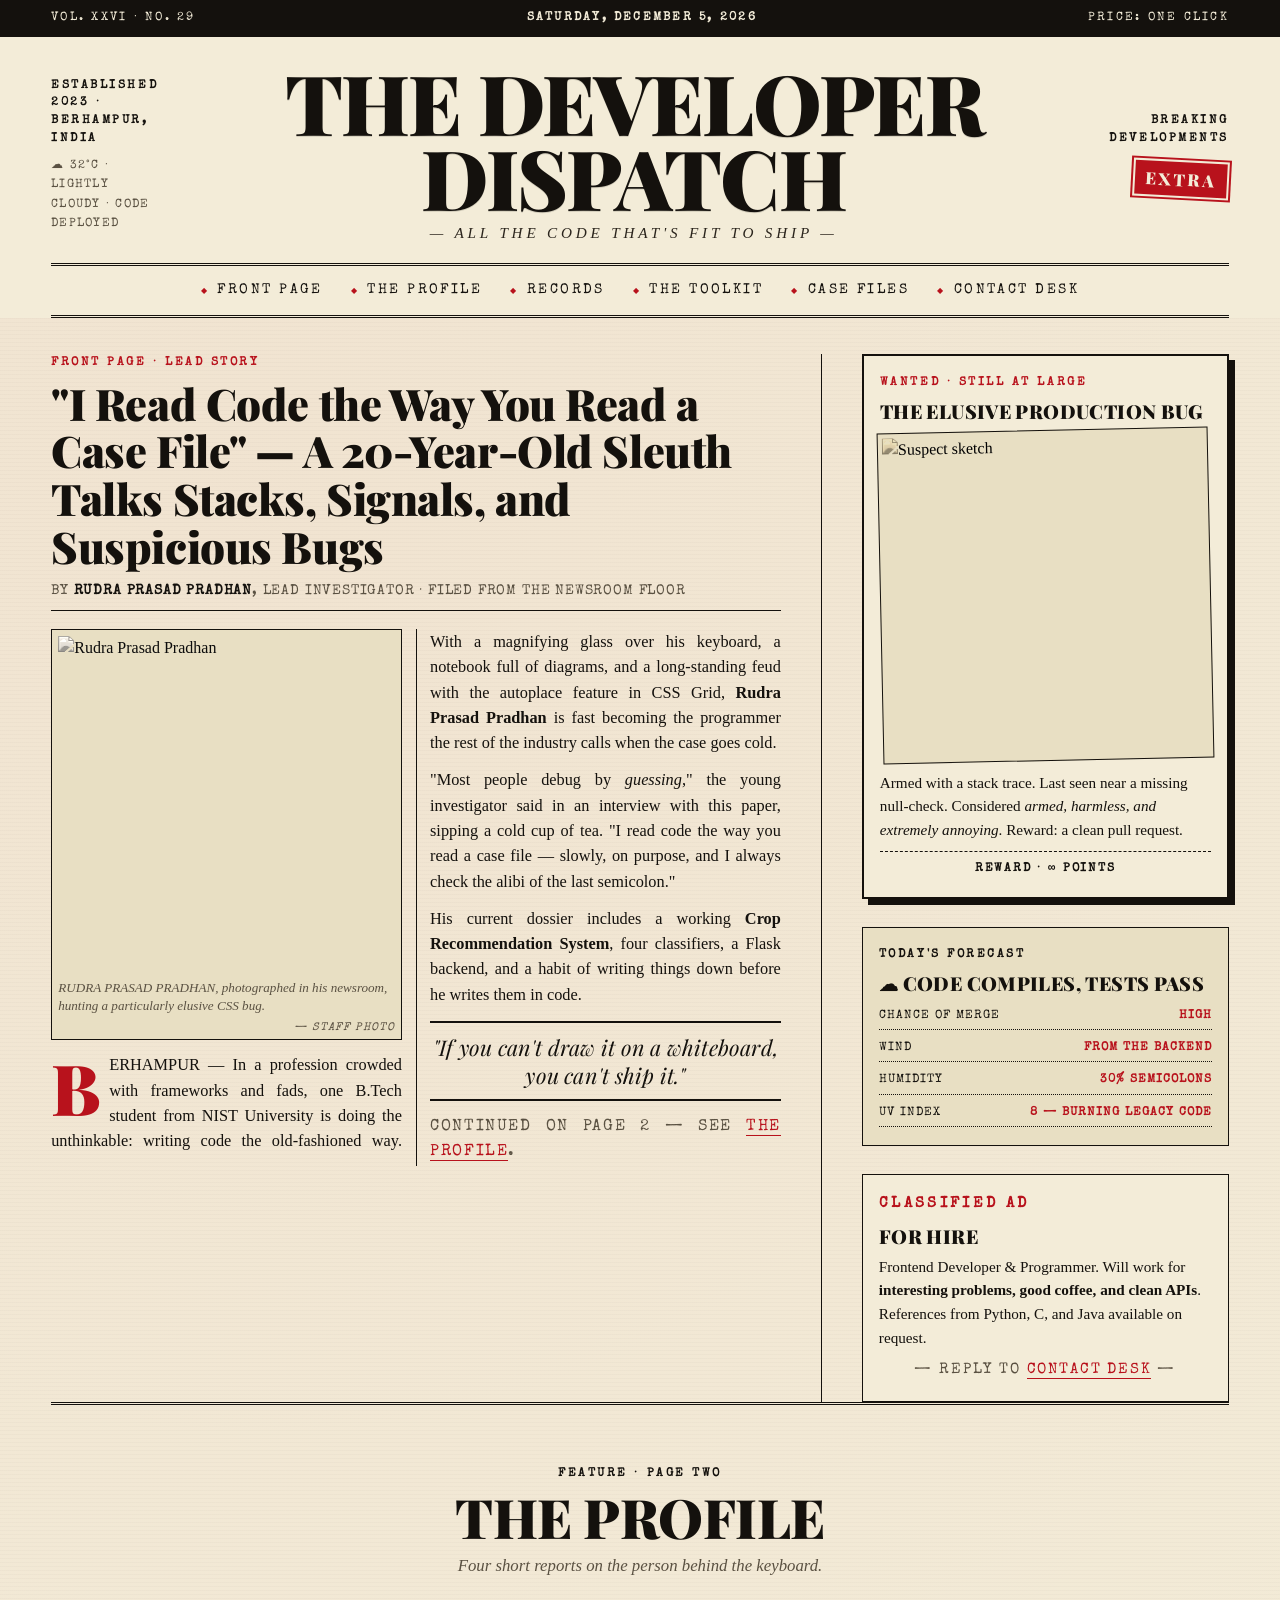
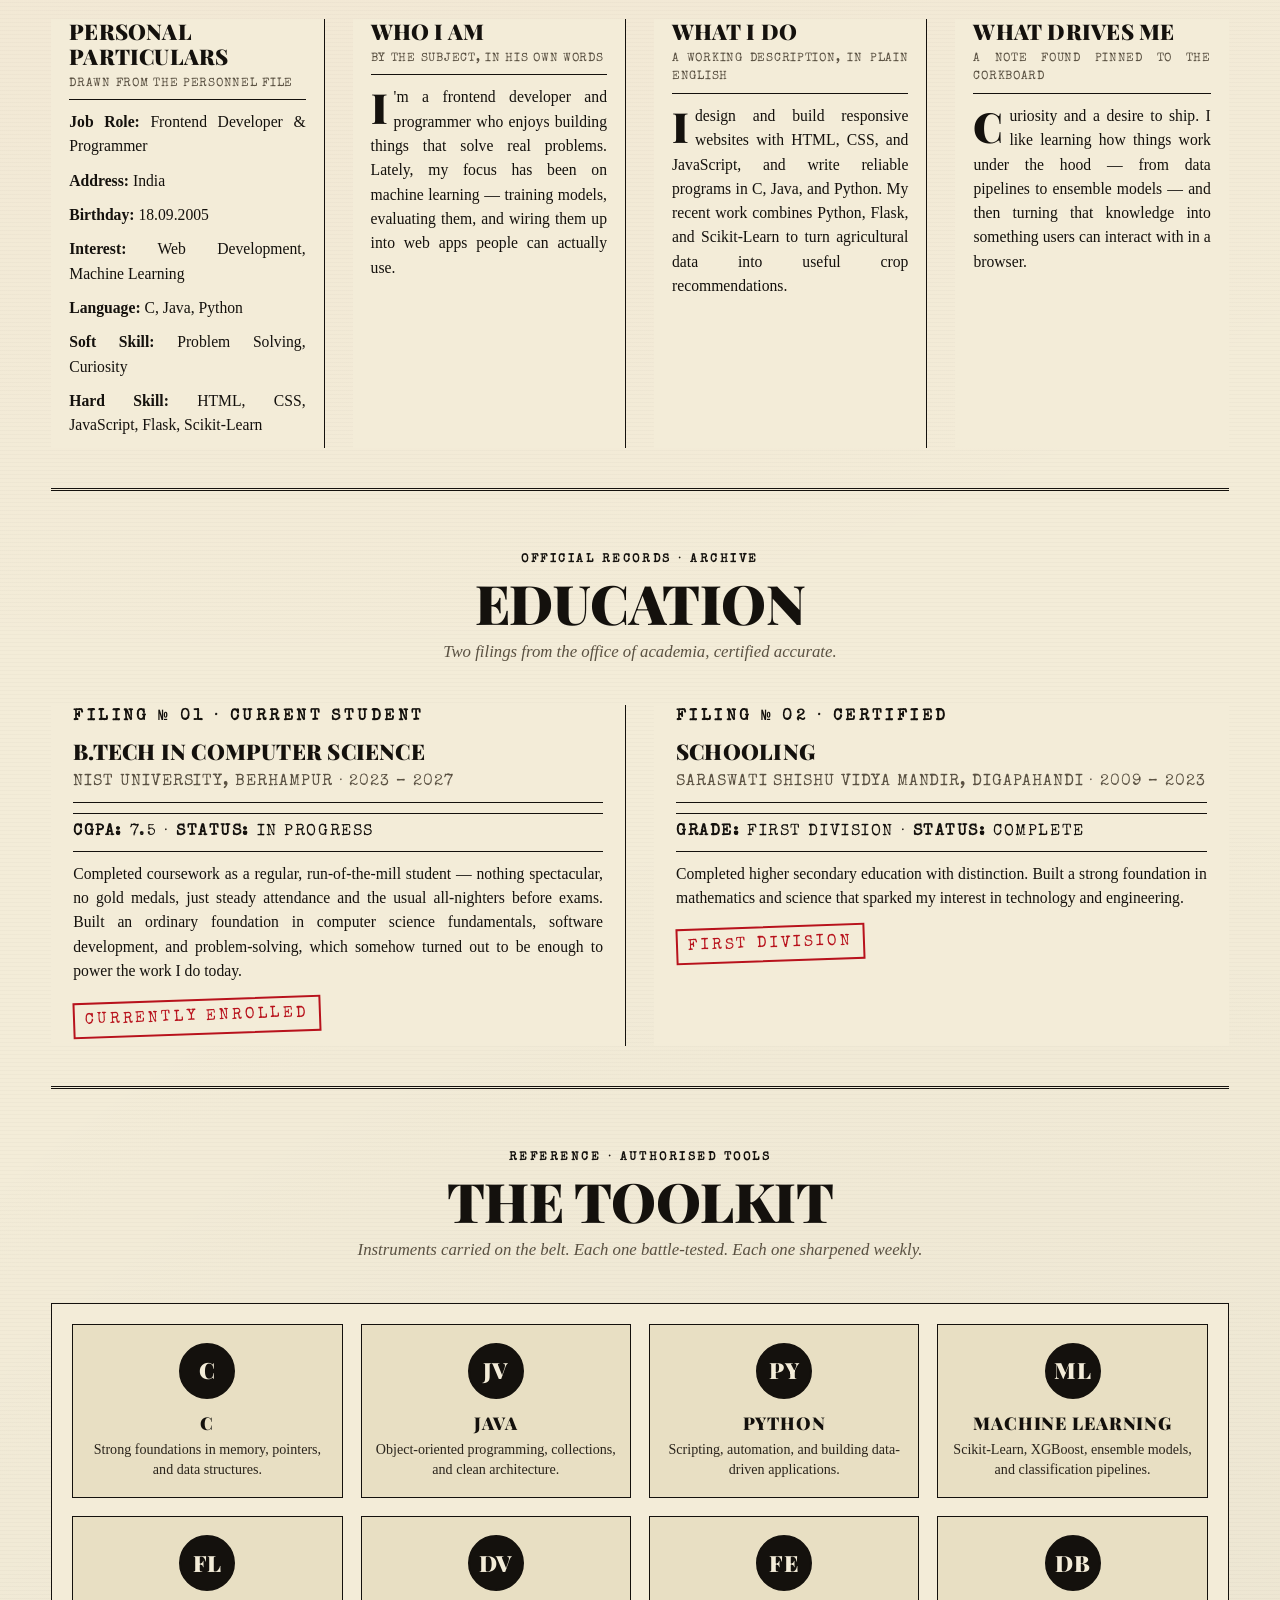
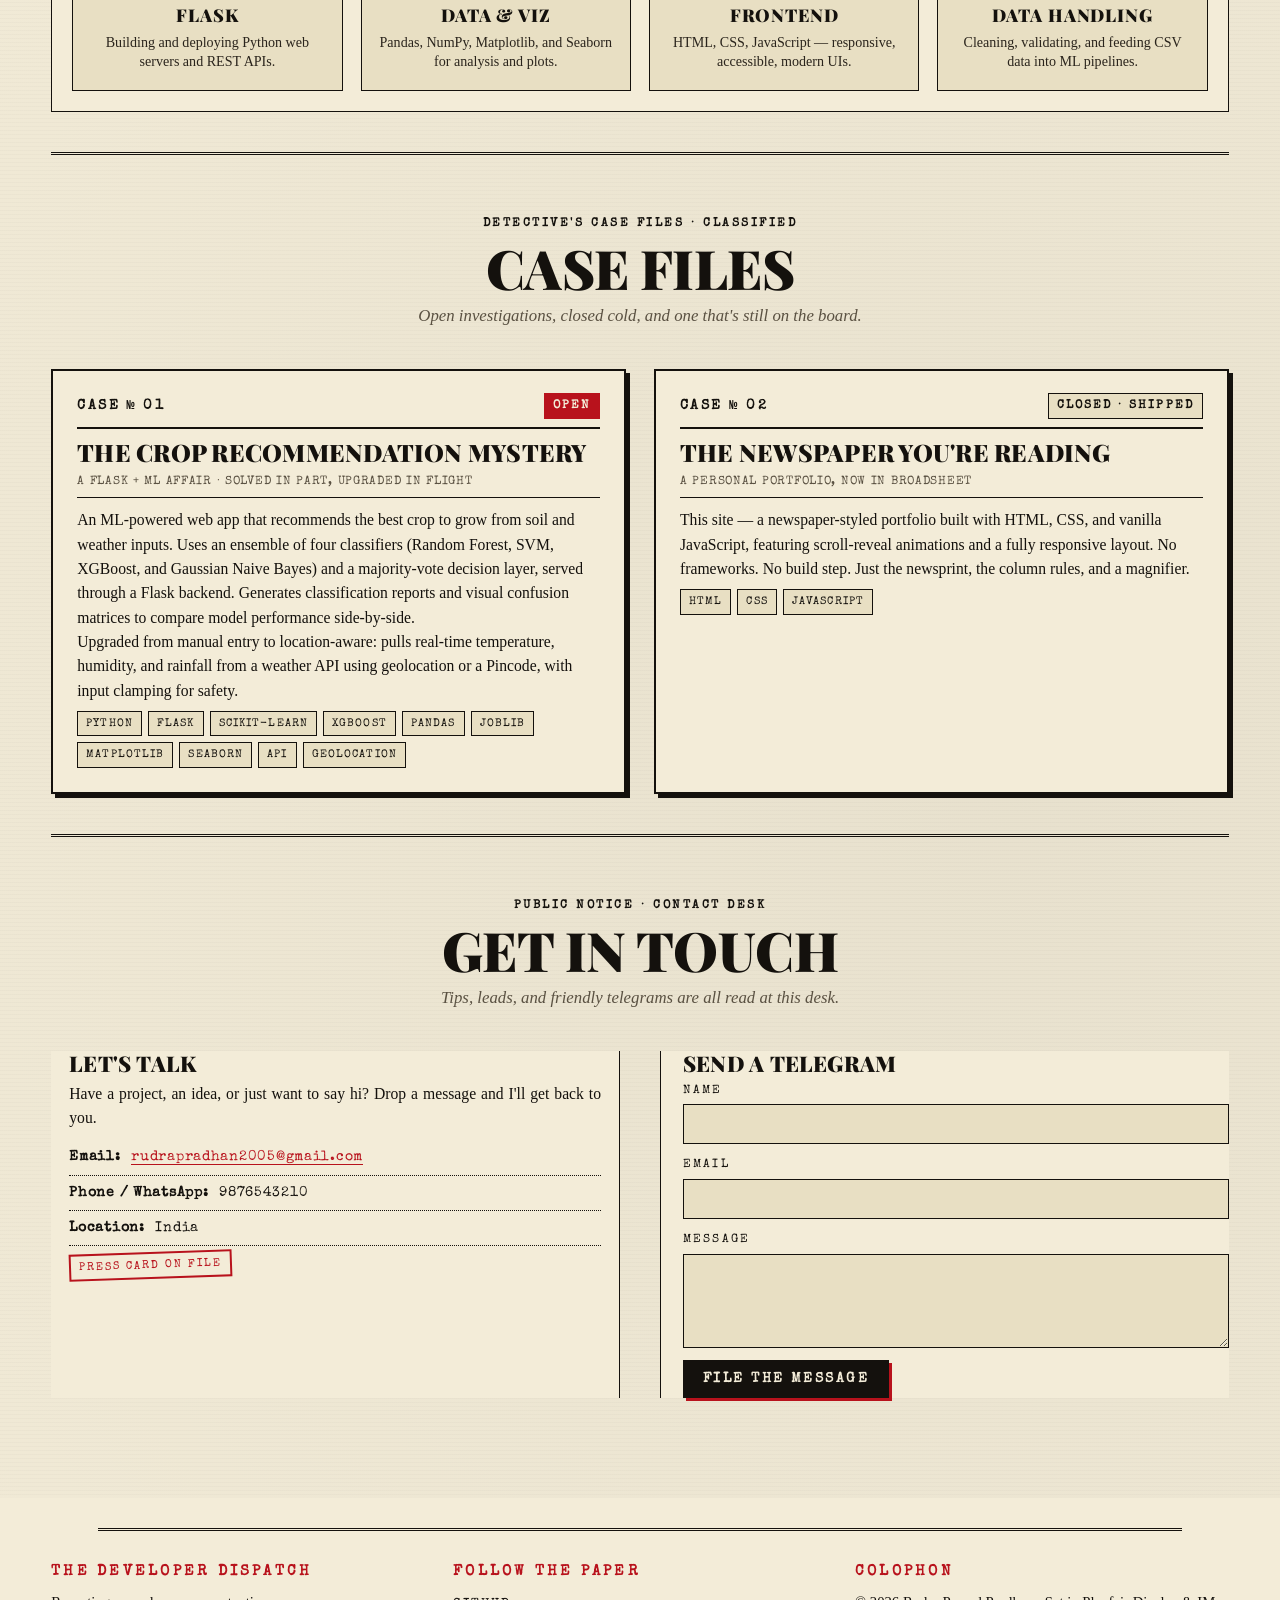
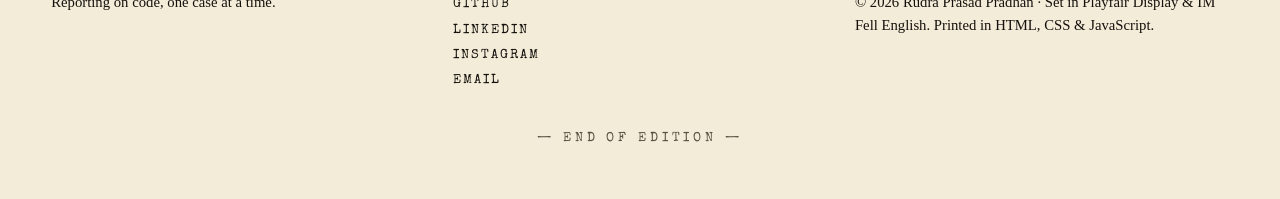
==== commit 3d936639: "Update contact information and social links in footer" ====
--- a/index.html
+++ b/index.html
@@ -292,8 +292,8 @@
           <h3 class="article-title">Let's Talk</h3>
           <p>Have a project, an idea, or just want to say hi? Drop a message and I'll get back to you.</p>
           <ul class="contact-list">
-            <li><strong>Email:</strong> <a href="mailto:rudrapradhan2005@gmail.com">rudrapradhan2005@gmail.com</a></li>
-            <li><strong>Phone / WhatsApp:</strong> 8093690202</li>
+            <li><strong>Email:</strong> <a href="mailto:abc123@gmail.com">rudrapradhan2005@gmail.com</a></li>
+            <li><strong>Phone / WhatsApp:</strong> 9876543210</li>
             <li><strong>Location:</strong> India</li>
           </ul>
           <div class="stamp small">PRESS CARD ON FILE</div>
@@ -334,10 +334,10 @@
         </div>
         <div class="footer-col socials">
           <p class="kicker">FOLLOW THE PAPER</p>
-          <a href="https://github.com/rudra-prasad2005" target="_blank" rel="noopener" aria-label="GitHub">GITHUB</a>
-          <a href="https://www.linkedin.com/in/rudra-4b284a295/" target="_blank" rel="noopener" aria-label="LinkedIn">LINKEDIN</a>
-          <a href="https://www.instagram.com/rudra809369/" target="_blank" rel="noopener" aria-label="Instagram">INSTAGRAM</a>
-          <a href="mailto:rudrapradhan2005@gmail.com">EMAIL</a>
+          <a href="https://github.com/" target="_blank" rel="noopener" aria-label="GitHub">GITHUB</a>
+          <a href="https://www.linkedin.com/in/" target="_blank" rel="noopener" aria-label="LinkedIn">LINKEDIN</a>
+          <a href="https://www.instagram.com/" target="_blank" rel="noopener" aria-label="Instagram">INSTAGRAM</a>
+          <a href="mailto:abc@gmail.com">EMAIL</a>
         </div>
         <div class="footer-col">
           <p class="kicker">COLOPHON</p>
